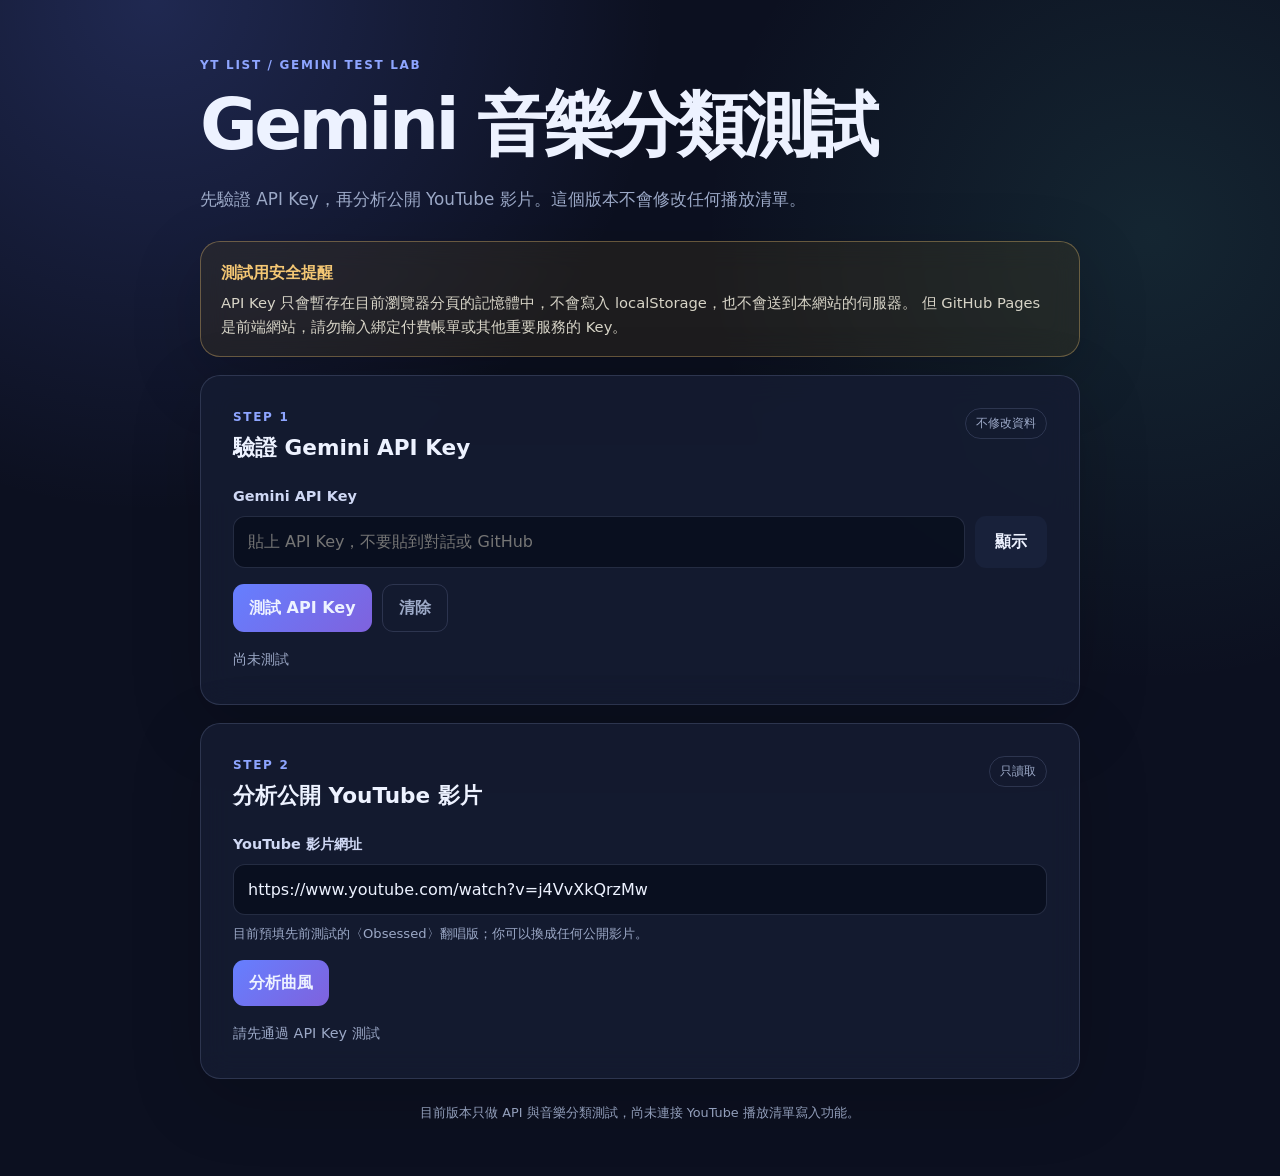
==== index.html @ 6a6d2727 "Initial Gemini YouTube classification test site" ====
<!doctype html>
<html lang="zh-Hant">
  <head>
    <meta charset="UTF-8" />
    <meta name="viewport" content="width=device-width, initial-scale=1" />
    <meta name="description" content="Gemini API 與 YouTube 公開影片音樂分類測試工具" />
    <title>YT List｜Gemini 音樂分類測試</title>
    <link rel="stylesheet" href="style.css" />
  </head>
  <body>
    <main class="shell">
      <header class="hero">
        <p class="eyebrow">YT LIST / GEMINI TEST LAB</p>
        <h1>Gemini 音樂分類測試</h1>
        <p class="hero-copy">
          先驗證 API Key，再分析公開 YouTube 影片。這個版本不會修改任何播放清單。
        </p>
      </header>

      <section class="warning" aria-label="安全提醒">
        <strong>測試用安全提醒</strong>
        <p>
          API Key 只會暫存在目前瀏覽器分頁的記憶體中，不會寫入 localStorage，也不會送到本網站的伺服器。
          但 GitHub Pages 是前端網站，請勿輸入綁定付費帳單或其他重要服務的 Key。
        </p>
      </section>

      <section class="card" aria-labelledby="key-title">
        <div class="section-heading">
          <div>
            <p class="step-label">STEP 1</p>
            <h2 id="key-title">驗證 Gemini API Key</h2>
          </div>
          <span class="badge">不修改資料</span>
        </div>

        <label for="api-key">Gemini API Key</label>
        <div class="input-row">
          <input id="api-key" type="password" autocomplete="off" placeholder="貼上 API Key，不要貼到對話或 GitHub" />
          <button id="toggle-key" class="button secondary" type="button">顯示</button>
        </div>
        <div class="actions">
          <button id="test-key" class="button primary" type="button">測試 API Key</button>
          <button id="clear-key" class="button ghost" type="button">清除</button>
        </div>
        <div id="key-status" class="status neutral" role="status" aria-live="polite">尚未測試</div>
      </section>

      <section class="card" aria-labelledby="video-title">
        <div class="section-heading">
          <div>
            <p class="step-label">STEP 2</p>
            <h2 id="video-title">分析公開 YouTube 影片</h2>
          </div>
          <span class="badge">只讀取</span>
        </div>

        <label for="video-url">YouTube 影片網址</label>
        <input id="video-url" type="url" value="https://www.youtube.com/watch?v=j4VvXkQrzMw" placeholder="https://www.youtube.com/watch?v=..." />
        <p class="hint">目前預填先前測試的〈Obsessed〉翻唱版；你可以換成任何公開影片。</p>
        <div class="actions">
          <button id="analyze-video" class="button primary" type="button">分析曲風</button>
        </div>
        <div id="video-status" class="status neutral" role="status" aria-live="polite">請先通過 API Key 測試</div>

        <div id="result" class="result hidden" aria-live="polite">
          <div class="result-header">
            <h3>分析結果</h3>
            <span id="confidence" class="confidence"></span>
          </div>
          <dl class="result-grid">
            <div><dt>歌曲／影片</dt><dd id="result-title">—</dd></div>
            <div><dt>藝人</dt><dd id="result-artist">—</dd></div>
            <div><dt>主曲風</dt><dd id="result-primary">—</dd></div>
            <div><dt>次曲風</dt><dd id="result-secondary">—</dd></div>
            <div><dt>影片類型</dt><dd id="result-format">—</dd></div>
            <div><dt>語言</dt><dd id="result-language">—</dd></div>
            <div><dt>情緒／氛圍</dt><dd id="result-mood">—</dd></div>
          </dl>
          <div class="reasoning">
            <h4>判斷說明</h4>
            <p id="result-reasoning">—</p>
          </div>
          <details>
            <summary>查看 Gemini 原始 JSON</summary>
            <pre id="raw-output"></pre>
          </details>
        </div>
      </section>

      <footer>
        <p>目前版本只做 API 與音樂分類測試，尚未連接 YouTube 播放清單寫入功能。</p>
      </footer>
    </main>
    <script src="app.js" defer></script>
  </body>
</html>
---- style.css ----
:root {
  color-scheme: dark;
  --bg: #0c1020;
  --panel: rgba(21, 28, 50, 0.88);
  --panel-strong: #18213a;
  --text: #edf2ff;
  --muted: #9ca9c7;
  --line: rgba(160, 179, 225, 0.18);
  --accent: #8ea5ff;
  --accent-strong: #657fff;
  --success: #67d6a0;
  --error: #ff858c;
  --warning: #f4c774;
}

* { box-sizing: border-box; }

body {
  min-height: 100vh;
  margin: 0;
  color: var(--text);
  background:
    radial-gradient(circle at 12% 0%, rgba(101, 127, 255, 0.22), transparent 32rem),
    radial-gradient(circle at 90% 20%, rgba(80, 194, 177, 0.12), transparent 28rem),
    var(--bg);
  font-family: Inter, ui-sans-serif, system-ui, -apple-system, BlinkMacSystemFont, "Segoe UI", sans-serif;
  line-height: 1.6;
}

.shell { width: min(880px, calc(100% - 32px)); margin: 0 auto; padding: 56px 0 40px; }
.hero { margin-bottom: 28px; }
.eyebrow, .step-label { margin: 0 0 8px; color: var(--accent); font-size: 0.75rem; font-weight: 800; letter-spacing: 0.14em; }
h1, h2, h3, h4 { line-height: 1.2; }
h1 { max-width: 700px; margin: 0; font-size: clamp(2.2rem, 6vw, 4.4rem); letter-spacing: -0.05em; }
h2 { margin: 0; font-size: 1.35rem; }
h3 { margin: 0; font-size: 1.1rem; }
h4 { margin: 0 0 8px; font-size: 0.95rem; }
.hero-copy { max-width: 620px; margin: 18px 0 0; color: var(--muted); font-size: 1.05rem; }

.warning, .card {
  border: 1px solid var(--line);
  border-radius: 20px;
  background: var(--panel);
  box-shadow: 0 20px 70px rgba(0, 0, 0, 0.18);
  backdrop-filter: blur(14px);
}

.warning { margin-bottom: 18px; padding: 18px 20px; border-color: rgba(244, 199, 116, 0.34); background: rgba(84, 65, 30, 0.26); }
.warning strong { color: var(--warning); }
.warning p { margin: 6px 0 0; color: #d7d4c7; font-size: 0.92rem; }
.card { margin-top: 18px; padding: clamp(20px, 4vw, 32px); }
.section-heading { display: flex; align-items: flex-start; justify-content: space-between; gap: 16px; margin-bottom: 24px; }
.badge { flex: 0 0 auto; padding: 5px 10px; border: 1px solid var(--line); border-radius: 999px; color: var(--muted); font-size: 0.75rem; }

label { display: block; margin-bottom: 8px; color: #cfd8f4; font-size: 0.9rem; font-weight: 650; }
input {
  width: 100%;
  min-height: 48px;
  border: 1px solid var(--line);
  border-radius: 12px;
  padding: 12px 14px;
  color: var(--text);
  background: rgba(6, 10, 23, 0.62);
  outline: none;
  font: inherit;
}
input:focus { border-color: var(--accent); box-shadow: 0 0 0 3px rgba(142, 165, 255, 0.16); }
.input-row { display: flex; gap: 10px; }
.input-row input { min-width: 0; }
.hint { margin: 8px 0 0; color: var(--muted); font-size: 0.82rem; }
.actions { display: flex; flex-wrap: wrap; gap: 10px; margin-top: 16px; }
.button { min-height: 44px; border: 0; border-radius: 11px; padding: 10px 16px; color: var(--text); cursor: pointer; font: inherit; font-weight: 750; transition: transform 0.16s ease, background 0.16s ease, opacity 0.16s ease; }
.button:hover:not(:disabled) { transform: translateY(-1px); }
.button:disabled { cursor: wait; opacity: 0.55; }
.button.primary { background: linear-gradient(135deg, var(--accent-strong), #7f62dd); }
.button.secondary { min-width: 72px; background: var(--panel-strong); }
.button.ghost { background: transparent; color: var(--muted); border: 1px solid var(--line); }
.status { min-height: 24px; margin-top: 16px; color: var(--muted); font-size: 0.9rem; }
.status.success { color: var(--success); }
.status.error { color: var(--error); }
.status.loading { color: var(--accent); }

.result { margin-top: 24px; border-top: 1px solid var(--line); padding-top: 24px; }
.hidden { display: none; }
.result-header { display: flex; align-items: center; justify-content: space-between; gap: 12px; margin-bottom: 18px; }
.confidence { color: var(--success); font-size: 0.85rem; font-weight: 750; }
.result-grid { display: grid; grid-template-columns: repeat(2, minmax(0, 1fr)); gap: 12px; margin: 0; }
.result-grid > div { padding: 14px; border: 1px solid var(--line); border-radius: 12px; background: rgba(8, 13, 28, 0.42); }
dt { color: var(--muted); font-size: 0.78rem; }
dd { margin: 4px 0 0; color: var(--text); font-weight: 700; overflow-wrap: anywhere; }
.reasoning { margin-top: 16px; padding: 16px; border-left: 3px solid var(--accent); background: rgba(142, 165, 255, 0.07); }
.reasoning p { margin: 0; color: #d1d9ef; }
details { margin-top: 18px; color: var(--muted); }
summary { cursor: pointer; }
pre { max-height: 360px; overflow: auto; margin: 12px 0 0; padding: 14px; border-radius: 10px; color: #cfe0ff; background: rgba(4, 7, 16, 0.72); font-size: 0.78rem; white-space: pre-wrap; overflow-wrap: anywhere; }
footer { margin-top: 24px; color: var(--muted); font-size: 0.8rem; text-align: center; }

@media (max-width: 620px) {
  .shell { width: min(100% - 22px, 880px); padding-top: 32px; }
  .section-heading { flex-direction: column; }
  .input-row { flex-direction: column; }
  .input-row .button { width: 100%; }
  .result-grid { grid-template-columns: 1fr; }
}
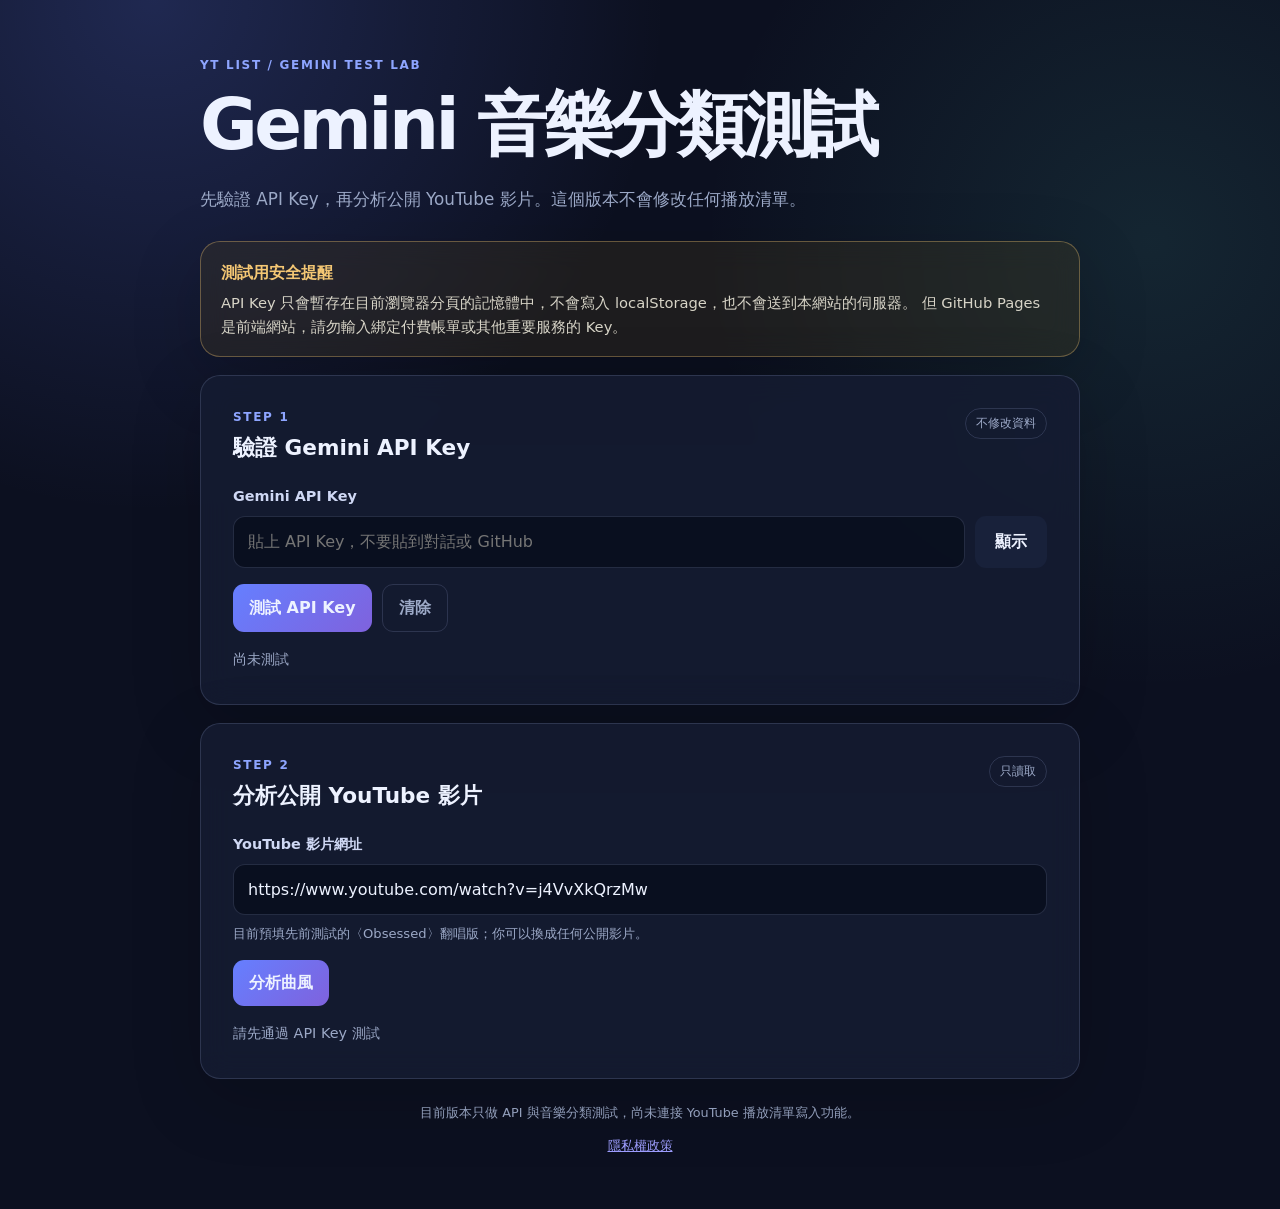
==== commit e5719b07: "Link privacy policy from homepage" ====
--- a/index.html
+++ b/index.html
@@ -90,6 +90,7 @@
 
       <footer>
         <p>目前版本只做 API 與音樂分類測試，尚未連接 YouTube 播放清單寫入功能。</p>
+        <p><a href="privacy.html">隱私權政策</a></p>
       </footer>
     </main>
     <script src="app.js" defer></script>
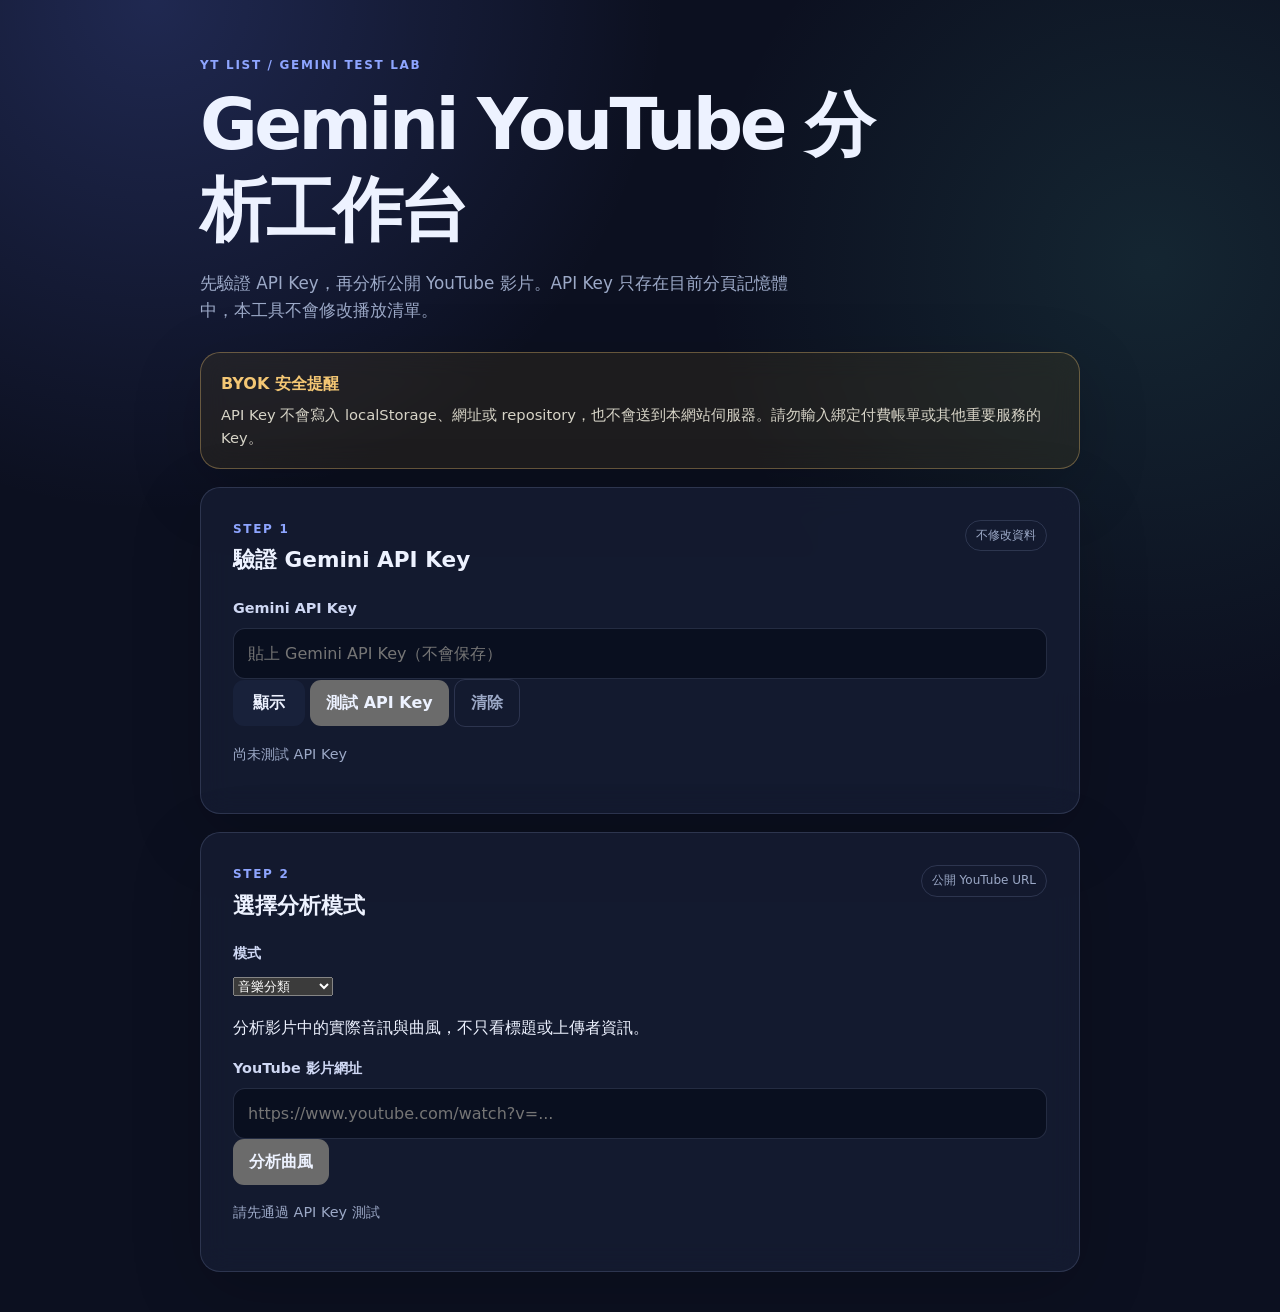
==== commit ad84f7b9: "Revise index.html for Gemini YouTube analysis tool Updated the HTML structure and content for the Ge" ====
--- a/index.html
+++ b/index.html
@@ -1,98 +1,101 @@
 <!doctype html>
 <html lang="zh-Hant">
-  <head>
-    <meta charset="UTF-8" />
-    <meta name="viewport" content="width=device-width, initial-scale=1" />
-    <meta name="description" content="Gemini API 與 YouTube 公開影片音樂分類測試工具" />
-    <title>YT List｜Gemini 音樂分類測試</title>
-    <link rel="stylesheet" href="style.css" />
-  </head>
-  <body>
-    <main class="shell">
-      <header class="hero">
-        <p class="eyebrow">YT LIST / GEMINI TEST LAB</p>
-        <h1>Gemini 音樂分類測試</h1>
-        <p class="hero-copy">
-          先驗證 API Key，再分析公開 YouTube 影片。這個版本不會修改任何播放清單。
-        </p>
-      </header>
+<head>
+  <meta charset="UTF-8">
+  <meta name="viewport" content="width=device-width, initial-scale=1">
+  <meta name="description" content="Gemini API 與 YouTube 公開影片分析工具">
+  <title>YT List｜Gemini Test Lab</title>
+  <link rel="stylesheet" href="style.css">
+</head>
+<body>
+  <main class="shell">
+    <header class="hero">
+      <p class="eyebrow">YT LIST / GEMINI TEST LAB</p>
+      <h1>Gemini YouTube 分析工作台</h1>
+      <p class="hero-copy">先驗證 API Key，再分析公開 YouTube 影片。API Key 只存在目前分頁記憶體中，本工具不會修改播放清單。</p>
+    </header>
 
-      <section class="warning" aria-label="安全提醒">
-        <strong>測試用安全提醒</strong>
-        <p>
-          API Key 只會暫存在目前瀏覽器分頁的記憶體中，不會寫入 localStorage，也不會送到本網站的伺服器。
-          但 GitHub Pages 是前端網站，請勿輸入綁定付費帳單或其他重要服務的 Key。
-        </p>
-      </section>
+    <section class="warning" aria-label="安全提醒">
+      <strong>BYOK 安全提醒</strong>
+      <p>API Key 不會寫入 localStorage、網址或 repository，也不會送到本網站伺服器。請勿輸入綁定付費帳單或其他重要服務的 Key。</p>
+    </section>
 
-      <section class="card" aria-labelledby="key-title">
-        <div class="section-heading">
-          <div>
-            <p class="step-label">STEP 1</p>
-            <h2 id="key-title">驗證 Gemini API Key</h2>
-          </div>
-          <span class="badge">不修改資料</span>
+    <section class="card" aria-labelledby="key-title">
+      <div class="section-heading">
+        <div><p class="step-label">STEP 1</p><h2 id="key-title">驗證 Gemini API Key</h2></div>
+        <span class="badge">不修改資料</span>
+      </div>
+      <div class="key-row">
+        <label class="sr-only" for="api-key">Gemini API Key</label>
+        <input id="api-key" type="password" autocomplete="off" placeholder="貼上 Gemini API Key（不會保存）">
+        <button id="toggle-key" class="button secondary" type="button">顯示</button>
+        <button id="test-key" class="button" type="button">測試 API Key</button>
+        <button id="clear-key" class="button ghost" type="button">清除</button>
+      </div>
+      <p id="key-status" class="status neutral" role="status">尚未測試 API Key</p>
+    </section>
+
+    <section class="card" aria-labelledby="video-title">
+      <div class="section-heading">
+        <div><p class="step-label">STEP 2</p><h2 id="video-title">選擇分析模式</h2></div>
+        <span class="badge">公開 YouTube URL</span>
+      </div>
+      <div class="mode-row">
+        <label for="analysis-mode">模式</label>
+        <select id="analysis-mode">
+          <option value="music" selected>音樂分類</option>
+          <option value="content">影片內容解析</option>
+        </select>
+        <p id="mode-description" class="field-help">分析影片中的實際音訊與曲風，不只看標題或上傳者資訊。</p>
+      </div>
+      <label for="video-url">YouTube 影片網址</label>
+      <div class="url-row">
+        <input id="video-url" type="url" placeholder="https://www.youtube.com/watch?v=..." autocomplete="off">
+        <button id="analyze-video" class="button" type="button">分析曲風</button>
+      </div>
+      <p id="video-status" class="status neutral" role="status">請先通過 API Key 測試</p>
+    </section>
+
+    <section id="result" class="card result hidden" aria-live="polite">
+      <div class="section-heading">
+        <div><p class="step-label">RESULT</p><h2 id="result-heading">分析結果</h2></div>
+        <span id="confidence" class="badge">尚未分析</span>
+      </div>
+
+      <div id="music-result">
+        <div class="result-grid">
+          <div><span>標題</span><strong id="result-title">—</strong></div>
+          <div><span>藝人／作者</span><strong id="result-artist">—</strong></div>
+          <div><span>主要曲風</span><strong id="result-primary">—</strong></div>
+          <div><span>次要曲風</span><strong id="result-secondary">—</strong></div>
+          <div><span>格式</span><strong id="result-format">—</strong></div>
+          <div><span>語言</span><strong id="result-language">—</strong></div>
+          <div><span>情緒</span><strong id="result-mood">—</strong></div>
         </div>
+        <div class="prose-block"><span>判定理由</span><p id="result-reasoning">—</p></div>
+      </div>
 
-        <label for="api-key">Gemini API Key</label>
-        <div class="input-row">
-          <input id="api-key" type="password" autocomplete="off" placeholder="貼上 API Key，不要貼到對話或 GitHub" />
-          <button id="toggle-key" class="button secondary" type="button">顯示</button>
+      <div id="content-result" class="hidden">
+        <div class="result-toolbar">
+          <p class="field-help">內容模式會要求 Gemini 讀取語音、畫面、畫面文字與數值；每項資料都標示證據來源。</p>
+          <button id="copy-handoff" class="button secondary" type="button">複製給 ChatGPT</button>
         </div>
-        <div class="actions">
-          <button id="test-key" class="button primary" type="button">測試 API Key</button>
-          <button id="clear-key" class="button ghost" type="button">清除</button>
-        </div>
-        <div id="key-status" class="status neutral" role="status" aria-live="polite">尚未測試</div>
-      </section>
+        <section class="analysis-section"><h3>整體摘要</h3><p id="content-overall-summary">—</p></section>
+        <section class="analysis-section"><h3>作者結論</h3><p id="content-author-conclusion">—</p></section>
+        <section class="analysis-section"><h3>指定術語檢查</h3><div id="content-term-checks" class="stack"></div></section>
+        <section class="analysis-section"><h3>時間軸</h3><div id="content-timeline" class="stack"></div></section>
+        <section class="analysis-section"><h3>數值／實測</h3><div id="content-numbers" class="stack"></div></section>
+        <section class="analysis-section"><h3>比較</h3><div id="content-comparisons" class="stack"></div></section>
+        <section class="analysis-section"><h3>問題／Bug／疑慮</h3><div id="content-issues" class="stack"></div></section>
+        <section class="analysis-section"><h3>無法確認</h3><div id="content-uncertain" class="stack"></div></section>
+      </div>
 
-      <section class="card" aria-labelledby="video-title">
-        <div class="section-heading">
-          <div>
-            <p class="step-label">STEP 2</p>
-            <h2 id="video-title">分析公開 YouTube 影片</h2>
-          </div>
-          <span class="badge">只讀取</span>
-        </div>
-
-        <label for="video-url">YouTube 影片網址</label>
-        <input id="video-url" type="url" value="https://www.youtube.com/watch?v=j4VvXkQrzMw" placeholder="https://www.youtube.com/watch?v=..." />
-        <p class="hint">目前預填先前測試的〈Obsessed〉翻唱版；你可以換成任何公開影片。</p>
-        <div class="actions">
-          <button id="analyze-video" class="button primary" type="button">分析曲風</button>
-        </div>
-        <div id="video-status" class="status neutral" role="status" aria-live="polite">請先通過 API Key 測試</div>
-
-        <div id="result" class="result hidden" aria-live="polite">
-          <div class="result-header">
-            <h3>分析結果</h3>
-            <span id="confidence" class="confidence"></span>
-          </div>
-          <dl class="result-grid">
-            <div><dt>歌曲／影片</dt><dd id="result-title">—</dd></div>
-            <div><dt>藝人</dt><dd id="result-artist">—</dd></div>
-            <div><dt>主曲風</dt><dd id="result-primary">—</dd></div>
-            <div><dt>次曲風</dt><dd id="result-secondary">—</dd></div>
-            <div><dt>影片類型</dt><dd id="result-format">—</dd></div>
-            <div><dt>語言</dt><dd id="result-language">—</dd></div>
-            <div><dt>情緒／氛圍</dt><dd id="result-mood">—</dd></div>
-          </dl>
-          <div class="reasoning">
-            <h4>判斷說明</h4>
-            <p id="result-reasoning">—</p>
-          </div>
-          <details>
-            <summary>查看 Gemini 原始 JSON</summary>
-            <pre id="raw-output"></pre>
-          </details>
-        </div>
-      </section>
-
-      <footer>
-        <p>目前版本只做 API 與音樂分類測試，尚未連接 YouTube 播放清單寫入功能。</p>
-        <p><a href="privacy.html">隱私權政策</a></p>
-      </footer>
-    </main>
-    <script src="app.js" defer></script>
-  </body>
+      <details class="raw-details">
+        <summary>查看原始 JSON</summary>
+        <pre id="raw-output"></pre>
+      </details>
+    </section>
+  </main>
+  <script src="app.js"></script>
+</body>
 </html>
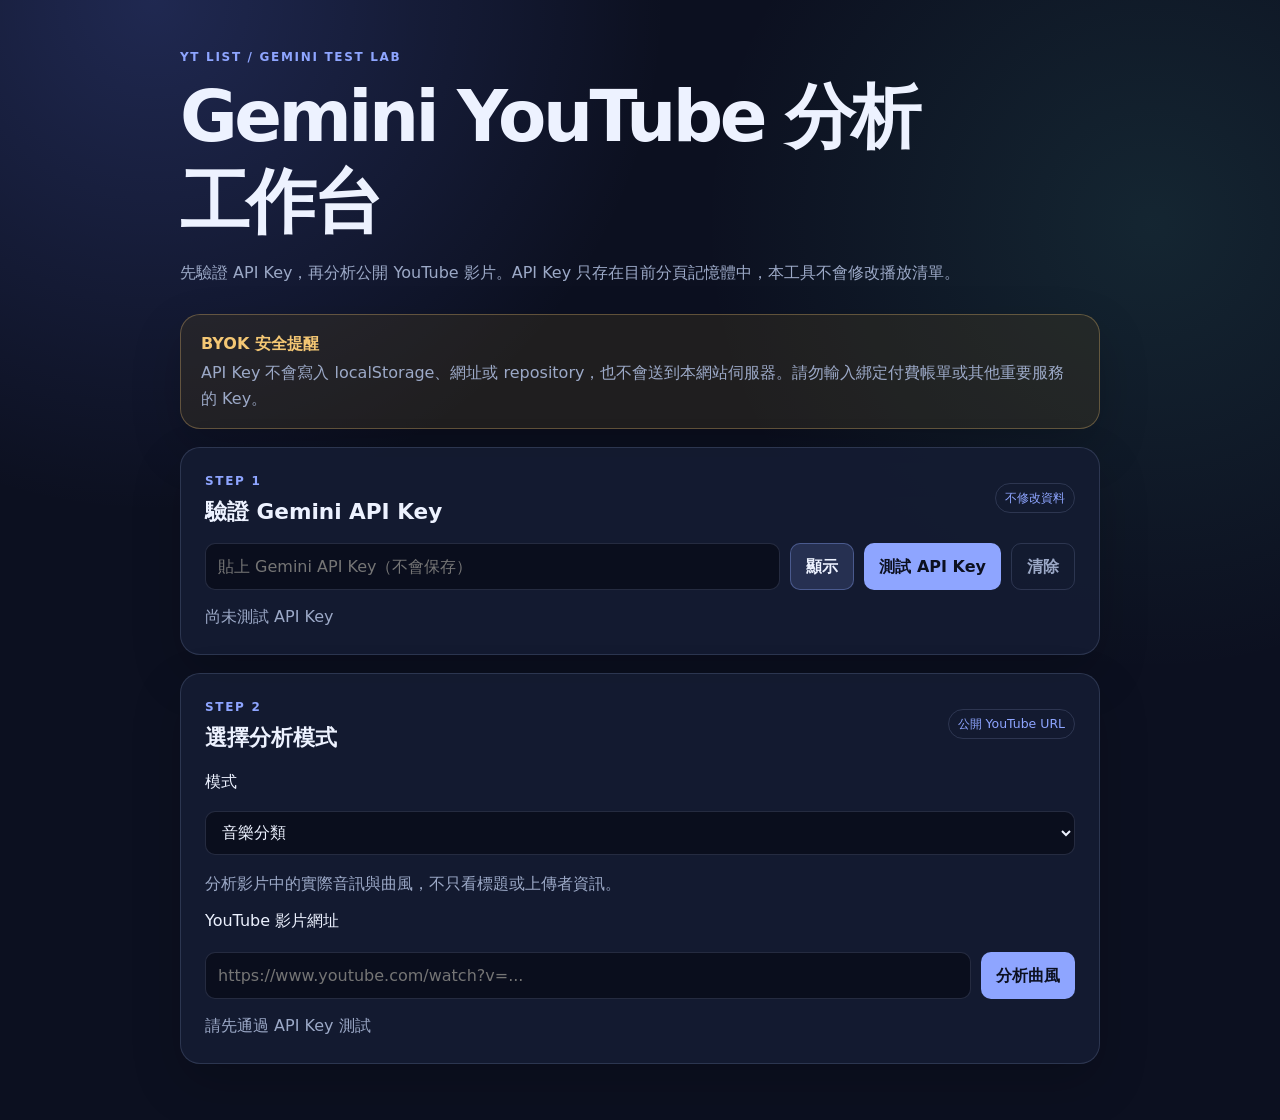
==== commit 4e2a3f5f: "Add versioning to app.js script reference" ====
--- a/index.html
+++ b/index.html
@@ -96,6 +96,6 @@
       </details>
     </section>
   </main>
-  <script src="app.js"></script>
+  <script src="app.js?v=20260918-2"></script>
 </body>
 </html>
--- a/style.css
+++ b/style.css
@@ -1,7 +1,7 @@
 :root {
   color-scheme: dark;
   --bg: #0c1020;
-  --panel: rgba(21, 28, 50, 0.88);
+  --panel: rgba(21, 28, 50, 0.9);
   --panel-strong: #18213a;
   --text: #edf2ff;
   --muted: #9ca9c7;
@@ -12,93 +12,66 @@
   --error: #ff858c;
   --warning: #f4c774;
 }
-
 * { box-sizing: border-box; }
-
 body {
-  min-height: 100vh;
-  margin: 0;
-  color: var(--text);
-  background:
-    radial-gradient(circle at 12% 0%, rgba(101, 127, 255, 0.22), transparent 32rem),
-    radial-gradient(circle at 90% 20%, rgba(80, 194, 177, 0.12), transparent 28rem),
-    var(--bg);
+  min-height: 100vh; margin: 0; color: var(--text);
+  background: radial-gradient(circle at 12% 0%, rgba(101,127,255,.22), transparent 32rem), radial-gradient(circle at 90% 20%, rgba(80,194,177,.12), transparent 28rem), var(--bg);
   font-family: Inter, ui-sans-serif, system-ui, -apple-system, BlinkMacSystemFont, "Segoe UI", sans-serif;
   line-height: 1.6;
 }
-
-.shell { width: min(880px, calc(100% - 32px)); margin: 0 auto; padding: 56px 0 40px; }
+.shell { width: min(920px, calc(100% - 32px)); margin: 0 auto; padding: 48px 0 56px; }
 .hero { margin-bottom: 28px; }
-.eyebrow, .step-label { margin: 0 0 8px; color: var(--accent); font-size: 0.75rem; font-weight: 800; letter-spacing: 0.14em; }
-h1, h2, h3, h4 { line-height: 1.2; }
-h1 { max-width: 700px; margin: 0; font-size: clamp(2.2rem, 6vw, 4.4rem); letter-spacing: -0.05em; }
+.eyebrow, .step-label { margin: 0 0 8px; color: var(--accent); font-size: .75rem; font-weight: 800; letter-spacing: .14em; }
+h1, h2, h3 { line-height: 1.2; }
+h1 { max-width: 760px; margin: 0; font-size: clamp(2.2rem, 6vw, 4.4rem); letter-spacing: -.05em; }
 h2 { margin: 0; font-size: 1.35rem; }
-h3 { margin: 0; font-size: 1.1rem; }
-h4 { margin: 0 0 8px; font-size: 0.95rem; }
-.hero-copy { max-width: 620px; margin: 18px 0 0; color: var(--muted); font-size: 1.05rem; }
-
-.warning, .card {
-  border: 1px solid var(--line);
-  border-radius: 20px;
-  background: var(--panel);
-  box-shadow: 0 20px 70px rgba(0, 0, 0, 0.18);
-  backdrop-filter: blur(14px);
+h3 { margin: 0 0 12px; font-size: 1.08rem; }
+.hero-copy, .field-help, .status, .warning p { color: var(--muted); }
+.card, .warning { border: 1px solid var(--line); border-radius: 20px; background: var(--panel); box-shadow: 0 20px 50px rgba(0,0,0,.18); }
+.card { margin-top: 18px; padding: 24px; }
+.warning { margin: 18px 0; padding: 16px 20px; border-color: rgba(244,199,116,.3); background: rgba(70,57,32,.35); }
+.warning strong { color: var(--warning); }
+.warning p { margin: 4px 0 0; }
+.section-heading, .result-toolbar, .mode-row { display: flex; align-items: center; justify-content: space-between; gap: 16px; }
+.badge, .evidence { display: inline-flex; width: fit-content; padding: 4px 9px; border: 1px solid var(--line); border-radius: 999px; color: var(--accent); font-size: .78rem; white-space: nowrap; }
+.key-row, .url-row { display: grid; grid-template-columns: 1fr auto auto auto; gap: 10px; margin-top: 18px; }
+.url-row { grid-template-columns: 1fr auto; }
+.mode-row { margin: 18px 0 12px; flex-wrap: wrap; justify-content: flex-start; }
+.mode-row .field-help { flex: 1 1 300px; margin: 0; }
+input, select {
+  width: 100%; min-height: 44px; border: 1px solid var(--line); border-radius: 10px; padding: 10px 12px;
+  color: var(--text); background: rgba(5,8,18,.6); font: inherit;
 }
-
-.warning { margin-bottom: 18px; padding: 18px 20px; border-color: rgba(244, 199, 116, 0.34); background: rgba(84, 65, 30, 0.26); }
-.warning strong { color: var(--warning); }
-.warning p { margin: 6px 0 0; color: #d7d4c7; font-size: 0.92rem; }
-.card { margin-top: 18px; padding: clamp(20px, 4vw, 32px); }
-.section-heading { display: flex; align-items: flex-start; justify-content: space-between; gap: 16px; margin-bottom: 24px; }
-.badge { flex: 0 0 auto; padding: 5px 10px; border: 1px solid var(--line); border-radius: 999px; color: var(--muted); font-size: 0.75rem; }
-
-label { display: block; margin-bottom: 8px; color: #cfd8f4; font-size: 0.9rem; font-weight: 650; }
-input {
-  width: 100%;
-  min-height: 48px;
-  border: 1px solid var(--line);
-  border-radius: 12px;
-  padding: 12px 14px;
-  color: var(--text);
-  background: rgba(6, 10, 23, 0.62);
-  outline: none;
-  font: inherit;
-}
-input:focus { border-color: var(--accent); box-shadow: 0 0 0 3px rgba(142, 165, 255, 0.16); }
-.input-row { display: flex; gap: 10px; }
-.input-row input { min-width: 0; }
-.hint { margin: 8px 0 0; color: var(--muted); font-size: 0.82rem; }
-.actions { display: flex; flex-wrap: wrap; gap: 10px; margin-top: 16px; }
-.button { min-height: 44px; border: 0; border-radius: 11px; padding: 10px 16px; color: var(--text); cursor: pointer; font: inherit; font-weight: 750; transition: transform 0.16s ease, background 0.16s ease, opacity 0.16s ease; }
-.button:hover:not(:disabled) { transform: translateY(-1px); }
-.button:disabled { cursor: wait; opacity: 0.55; }
-.button.primary { background: linear-gradient(135deg, var(--accent-strong), #7f62dd); }
-.button.secondary { min-width: 72px; background: var(--panel-strong); }
-.button.ghost { background: transparent; color: var(--muted); border: 1px solid var(--line); }
-.status { min-height: 24px; margin-top: 16px; color: var(--muted); font-size: 0.9rem; }
+input:focus, select:focus { outline: 2px solid var(--accent); outline-offset: 2px; }
+.button { min-height: 44px; border: 0; border-radius: 10px; padding: 10px 15px; color: #0c1020; background: var(--accent); font: inherit; font-weight: 800; cursor: pointer; }
+.button:hover { background: #b4c1ff; }
+.button:disabled { cursor: wait; opacity: .6; }
+.button.secondary { color: var(--text); background: rgba(142,165,255,.16); border: 1px solid rgba(142,165,255,.35); }
+.button.ghost { color: var(--muted); background: transparent; border: 1px solid var(--line); }
+.status { min-height: 24px; margin: 14px 0 0; }
 .status.success { color: var(--success); }
 .status.error { color: var(--error); }
 .status.loading { color: var(--accent); }
-
-.result { margin-top: 24px; border-top: 1px solid var(--line); padding-top: 24px; }
-.hidden { display: none; }
-.result-header { display: flex; align-items: center; justify-content: space-between; gap: 12px; margin-bottom: 18px; }
-.confidence { color: var(--success); font-size: 0.85rem; font-weight: 750; }
-.result-grid { display: grid; grid-template-columns: repeat(2, minmax(0, 1fr)); gap: 12px; margin: 0; }
-.result-grid > div { padding: 14px; border: 1px solid var(--line); border-radius: 12px; background: rgba(8, 13, 28, 0.42); }
-dt { color: var(--muted); font-size: 0.78rem; }
-dd { margin: 4px 0 0; color: var(--text); font-weight: 700; overflow-wrap: anywhere; }
-.reasoning { margin-top: 16px; padding: 16px; border-left: 3px solid var(--accent); background: rgba(142, 165, 255, 0.07); }
-.reasoning p { margin: 0; color: #d1d9ef; }
-details { margin-top: 18px; color: var(--muted); }
-summary { cursor: pointer; }
-pre { max-height: 360px; overflow: auto; margin: 12px 0 0; padding: 14px; border-radius: 10px; color: #cfe0ff; background: rgba(4, 7, 16, 0.72); font-size: 0.78rem; white-space: pre-wrap; overflow-wrap: anywhere; }
-footer { margin-top: 24px; color: var(--muted); font-size: 0.8rem; text-align: center; }
-
-@media (max-width: 620px) {
-  .shell { width: min(100% - 22px, 880px); padding-top: 32px; }
-  .section-heading { flex-direction: column; }
-  .input-row { flex-direction: column; }
-  .input-row .button { width: 100%; }
-  .result-grid { grid-template-columns: 1fr; }
+.result-grid { display: grid; grid-template-columns: repeat(auto-fit, minmax(190px, 1fr)); gap: 12px; margin: 20px 0; }
+.result-grid > div, .result-item { padding: 14px; border: 1px solid var(--line); border-radius: 12px; background: rgba(5,8,18,.22); }
+.result-grid span, .prose-block > span { display: block; margin-bottom: 4px; color: var(--muted); font-size: .82rem; }
+.result-grid strong { display: block; overflow-wrap: anywhere; }
+.prose-block, .analysis-section { margin-top: 22px; padding-top: 18px; border-top: 1px solid var(--line); }
+.prose-block p, .analysis-section p { margin: 0; white-space: pre-wrap; }
+.stack { display: grid; gap: 10px; }
+.result-item p { margin: 0 0 6px; overflow-wrap: anywhere; }
+.result-item p:last-of-type { margin-bottom: 8px; }
+.evidence { color: var(--success); font-size: .72rem; }
+.empty { color: var(--muted); font-style: italic; }
+.raw-details { margin-top: 22px; color: var(--muted); }
+.raw-details summary { cursor: pointer; }
+pre { max-height: 360px; overflow: auto; padding: 14px; border-radius: 10px; background: rgba(5,8,18,.65); color: #cbd5ff; white-space: pre-wrap; overflow-wrap: anywhere; }
+.hidden { display: none !important; }
+.sr-only { position: absolute; width: 1px; height: 1px; padding: 0; margin: -1px; overflow: hidden; clip: rect(0,0,0,0); white-space: nowrap; border: 0; }
+@media (max-width: 680px) {
+  .shell { width: min(100% - 20px, 920px); padding-top: 28px; }
+  .card { padding: 18px; border-radius: 16px; }
+  .key-row, .url-row { grid-template-columns: 1fr 1fr; }
+  .key-row input, .url-row input { grid-column: 1 / -1; }
+  .section-heading, .result-toolbar { align-items: flex-start; flex-direction: column; }
 }
